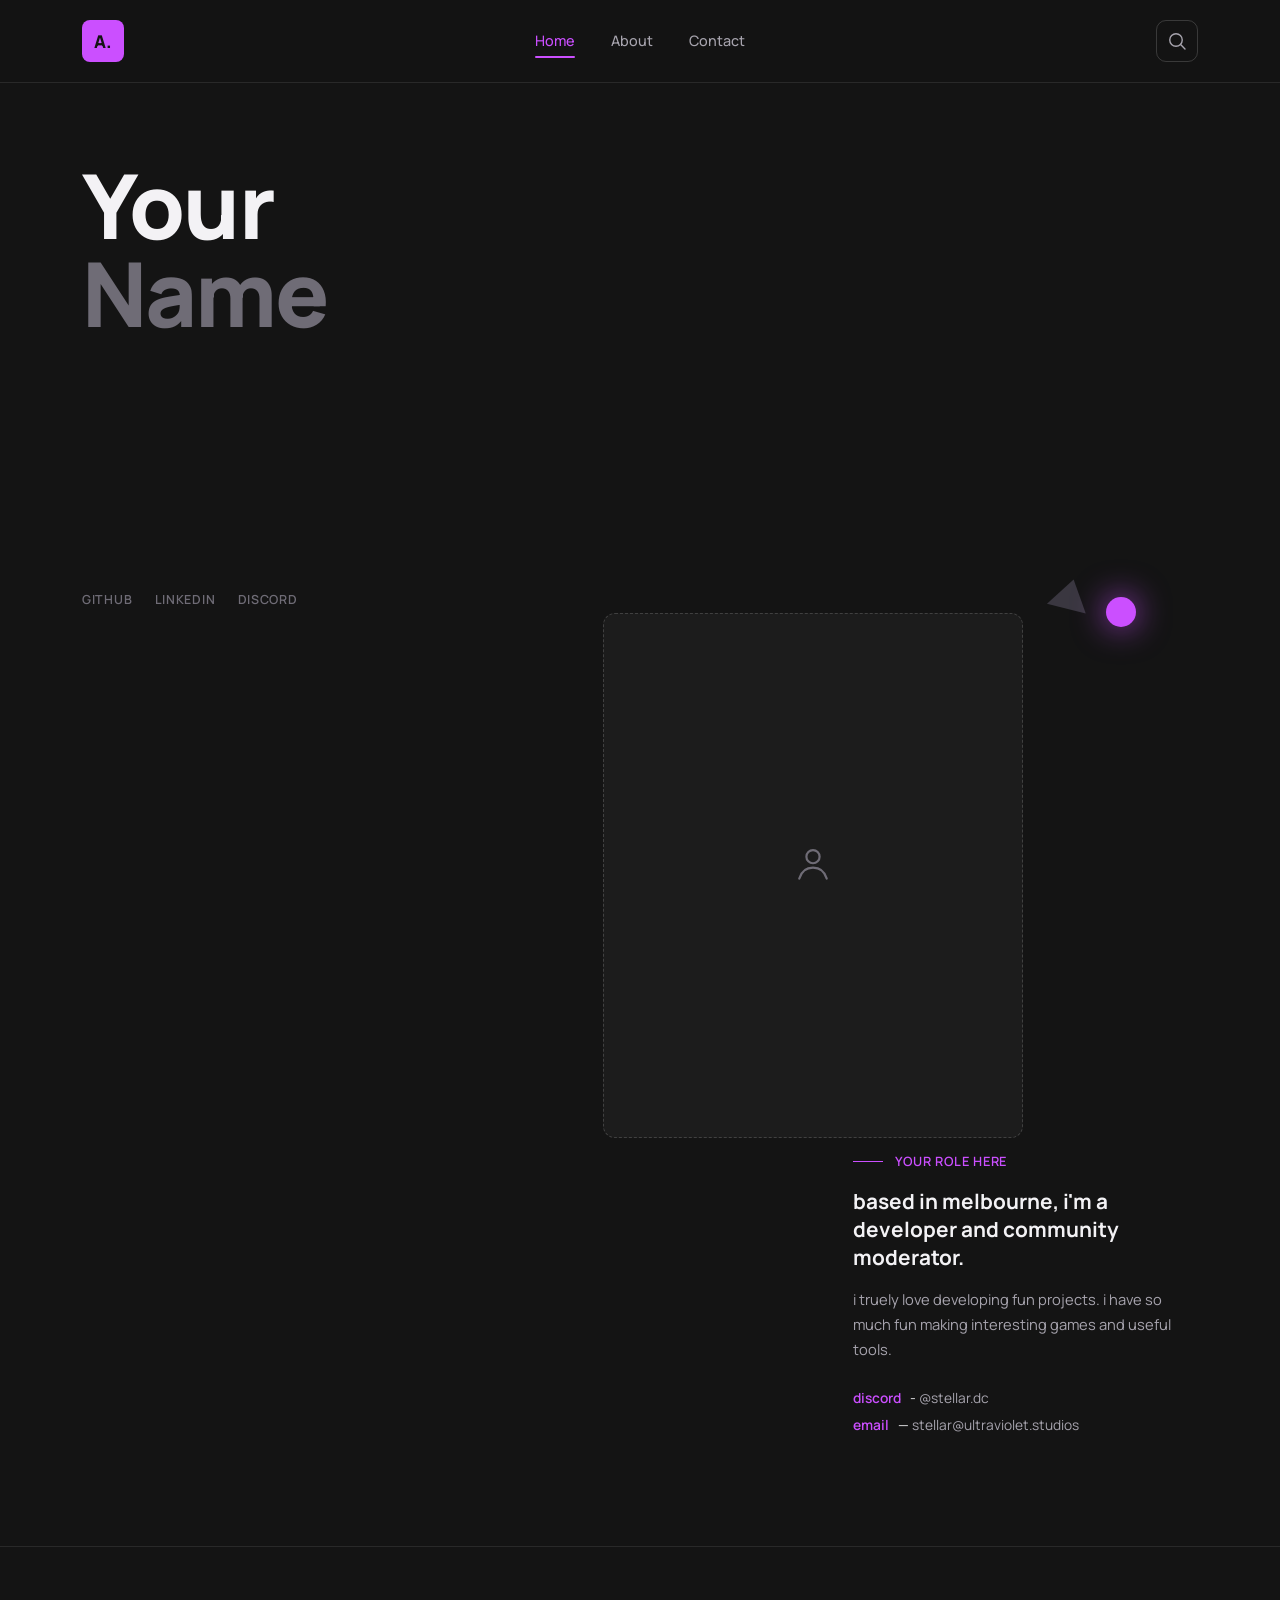
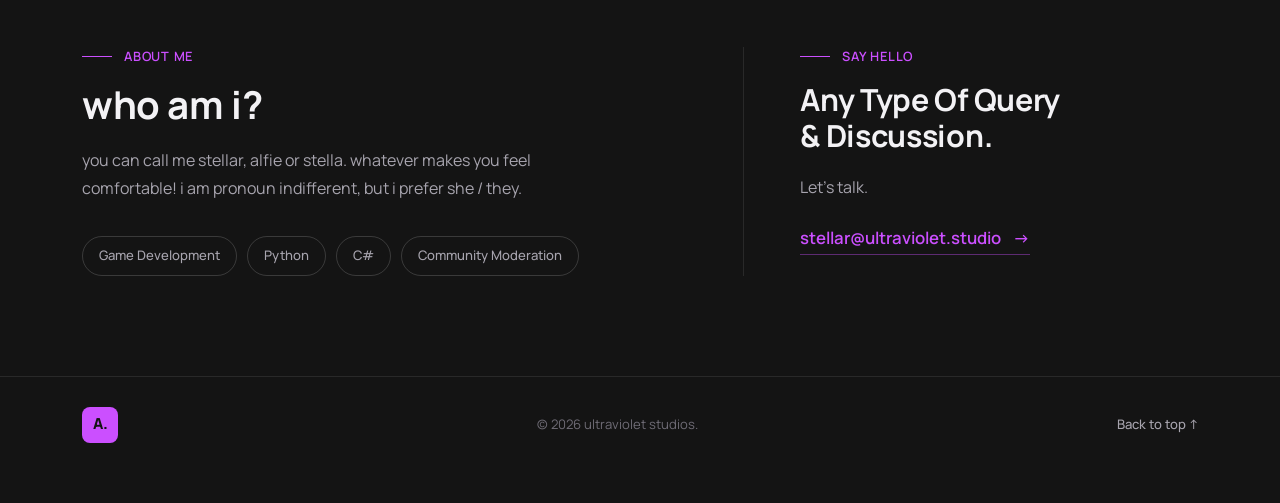
==== index.html @ 0c0b274a "portfolio update" ====
<!DOCTYPE html>
<html lang="en">
<head>
<meta charset="UTF-8">
<meta name="viewport" content="width=device-width, initial-scale=1.0">
<title>stellar</title>
<meta name="description" content="portfolio of stellar — game development, python, c#, and community moderation.">

<link rel="preconnect" href="https://fonts.googleapis.com">
<link rel="preconnect" href="https://fonts.gstatic.com" crossorigin>
<link href="https://fonts.googleapis.com/css2?family=Manrope:wght@400;500;600;700;800&display=swap" rel="stylesheet">

<link rel="stylesheet" href="styles.css">
</head>
<body>

<!-- ============ NAV ============ -->
<header class="site-header">
  <div class="wrap header-inner">
    <a href="#top" class="logo">A<span class="logo-dot">.</span></a>

    <nav class="main-nav" id="mainNav">
      <a href="#top" class="nav-link is-active">Home</a>
      <a href="#about" class="nav-link">About</a>
      <a href="#contact" class="nav-link">Contact</a>
    </nav>

    <div class="header-actions">
      <button class="icon-btn" aria-label="Search">
        <svg width="18" height="18" viewBox="0 0 18 18" fill="none"><circle cx="8" cy="8" r="6.25" stroke="currentColor" stroke-width="1.4"/><line x1="12.6" y1="12.6" x2="17" y2="17" stroke="currentColor" stroke-width="1.4" stroke-linecap="round"/></svg>
      </button>
      <button class="icon-btn icon-btn-accent" id="menuToggle" aria-label="Toggle menu" aria-expanded="false">
        <span class="menu-bars"><span></span><span></span></span>
      </button>
    </div>
  </div>
</header>

<main id="top">

  <!-- ============ HERO ============ -->
  <section class="hero">
    <div class="wrap hero-inner">

      <div class="hero-copy" data-reveal>
        <h1 class="hero-title">
          <span class="hero-title-line">Your</span>
          <span class="hero-title-line">Name</span>
        </h1>

        <div class="social-row">
          <a href="#">github</a>
          <a href="#">linkedin</a>
          <a href="#">discord</a>
        </div>
      </div>

      <div class="hero-visual">
        <div class="hero-shapes" aria-hidden="true">
          <span class="shape shape-tri"></span>
          <span class="shape shape-dot"></span>
        </div>

        <div class="photo-placeholder" data-reveal>
          <svg viewBox="0 0 24 24" fill="none" class="photo-placeholder-icon">
            <circle cx="12" cy="8" r="3.6" stroke="currentColor" stroke-width="1.2"/>
            <path d="M4.5 20c1.2-4 4.2-6 7.5-6s6.3 2 7.5 6" stroke="currentColor" stroke-width="1.2" stroke-linecap="round"/>
          </svg>
          <p></p>
          <span class="photo-placeholder-dim"></span>
        </div>
      </div>

      <div class="hero-info" data-reveal>
        <p class="eyebrow"><span class="eyebrow-rule"></span>Your Role Here</p>
        <h2 class="hero-info-title">
          based in melbourne, i'm a developer and community moderator.
        </h2>
        <p class="hero-info-text">
          i truely love developing fun projects. i have so much fun making interesting games and useful tools.
        </p>
        <div class="hero-contact">
          <p><span>discord</span> - <a href="https://discord.com/users/1452614031910244471/">@stellar.dc</a></p>
          <p><span>email</span> — <a href="mailto:alfiereviewer@gmail.com">stellar@ultraviolet.studios</a></p>
        </div>
      </div>

    </div>
  </section>

  <!-- ============ ABOUT ============ -->
  <section class="section about" id="about">
    <div class="wrap about-grid">

      <div class="about-left" data-reveal>
        <p class="eyebrow"><span class="eyebrow-rule"></span>About Me</p>
        <h2 class="section-title">
          who am i?
        </h2>
        <p class="section-text">
          you can call me stellar, alfie or stella. whatever makes you feel comfortable! i am pronoun indifferent, but i prefer she / they.
        </p>

        <div class="skills-row">
          <span class="skill-tag">Game Development</span>
          <span class="skill-tag">Python</span>
          <span class="skill-tag">C#</span>
          <span class="skill-tag">Community Moderation</span>
        </div>
      </div>

      <div class="about-right" data-reveal>
        <p class="eyebrow"><span class="eyebrow-rule"></span>Say Hello</p>
        <h2 class="section-title small">Any Type Of Query<br>&amp; Discussion.</h2>
        <p class="section-text">Let's talk.</p>
        <a class="big-link" href="mailto:alfiereviewer@gmail.com" id="contact">
          stellar@ultraviolet.studio
          <span class="big-link-arrow" aria-hidden="true">→</span>
        </a>
      </div>

    </div>
  </section>

</main>

<!-- ============ FOOTER ============ -->
<footer class="site-footer">
  <div class="wrap footer-inner">
    <a href="#top" class="logo logo-small">A<span class="logo-dot">.</span></a>
    <p class="footer-note">&copy; <span id="year"></span> ultraviolet studios.</p>
    <a href="#top" class="back-to-top">Back to top ↑</a>
  </div>
</footer>

<script src="script.js"></script>
</body>
</html>
---- styles.css ----
/* ==========================================================================
   Design tokens
   ========================================================================== */
:root{
  --bg:            #141414;
  --bg-panel:      #1c1c1c;
  --line:          rgba(255,255,255,0.09);
  --line-strong:   rgba(255,255,255,0.16);

  --accent:        #cb4fff;
  --accent-dim:    rgba(203,79,255,0.16);
  --accent-soft:   #e7bbff;

  --ink:           #f3f2f5;
  --ink-muted:     #a7a4ae;
  --ink-faint:     #6f6c76;

  --font-display:  "Manrope", "Segoe UI", Helvetica, Arial, sans-serif;
  --font-body:     "Manrope", "Segoe UI", Helvetica, Arial, sans-serif;

  --wrap: 1180px;
  --pad: 32px;
  --radius: 12px;
}

/* ==========================================================================
   Reset
   ========================================================================== */
*, *::before, *::after{ box-sizing: border-box; }
html{ scroll-behavior: smooth; }
@media (prefers-reduced-motion: reduce){
  html{ scroll-behavior: auto; }
  *, *::before, *::after{ animation-duration: 0.001ms !important; animation-iteration-count: 1 !important; transition-duration: 0.001ms !important; }
}

body{
  margin: 0;
  background: var(--bg);
  color: var(--ink);
  font-family: var(--font-body);
  font-size: 16px;
  line-height: 1.5;
  -webkit-font-smoothing: antialiased;
  overflow-x: hidden;
}

img, svg{ display: block; max-width: 100%; }
a{ color: inherit; text-decoration: none; }
ul, ol{ margin: 0; padding: 0; list-style: none; }
h1, h2, p{ margin: 0; }
button{ font: inherit; color: inherit; background: none; border: none; cursor: pointer; }

.wrap{
  max-width: var(--wrap);
  margin: 0 auto;
  padding: 0 var(--pad);
}

/* ==========================================================================
   Reveal-on-scroll
   ========================================================================== */
[data-reveal]{
  opacity: 0;
  transform: translateY(16px);
  transition: opacity 0.6s ease, transform 0.6s ease;
}
[data-reveal].is-visible{ opacity: 1; transform: translateY(0); }
@media (prefers-reduced-motion: reduce){
  [data-reveal]{ opacity: 1; transform: none; }
}

/* ==========================================================================
   Header
   ========================================================================== */
.site-header{
  position: sticky;
  top: 0;
  z-index: 100;
  background: rgba(20,20,20,0.82);
  backdrop-filter: blur(10px);
  border-bottom: 1px solid var(--line);
}
.header-inner{
  display: flex;
  align-items: center;
  justify-content: space-between;
  height: 82px;
}

.logo{
  display: inline-flex;
  align-items: center;
  justify-content: center;
  width: 42px; height: 42px;
  background: var(--accent);
  color: #141414;
  font-family: var(--font-display);
  font-weight: 800;
  font-size: 1.1rem;
  border-radius: 8px;
}
.logo-dot{ color: #141414; }
.logo-small{ width: 36px; height: 36px; font-size: 0.95rem; }

.main-nav{ display: flex; gap: 36px; }
.nav-link{
  font-size: 0.9rem;
  font-weight: 500;
  color: var(--ink-muted);
  position: relative;
  padding: 6px 0;
  transition: color 0.2s ease;
}
.nav-link:hover{ color: var(--ink); }
.nav-link.is-active{ color: var(--accent); }
.nav-link.is-active::after{
  content: "";
  position: absolute;
  left: 0; right: 0; bottom: 0;
  height: 2px;
  background: var(--accent);
  border-radius: 2px;
}

.header-actions{ display: flex; align-items: center; gap: 12px; }
.icon-btn{
  width: 42px; height: 42px;
  display: flex;
  align-items: center;
  justify-content: center;
  border: 1px solid var(--line-strong);
  border-radius: 10px;
  color: var(--ink-muted);
}
.icon-btn-accent{
  background: var(--accent);
  border-color: var(--accent);
  color: #141414;
  display: none;
}
.menu-bars{ display: flex; flex-direction: column; gap: 4px; width: 16px; }
.menu-bars span{ height: 2px; background: currentColor; border-radius: 2px; transition: transform 0.25s ease, opacity 0.25s ease; }
.main-nav.is-open ~ .header-actions .menu-bars span:nth-child(1){ transform: translateY(3px) rotate(45deg); }
.main-nav.is-open ~ .header-actions .menu-bars span:nth-child(2){ transform: translateY(-3px) rotate(-45deg); }

/* ==========================================================================
   Eyebrow / shared furniture
   ========================================================================== */
.eyebrow{
  display: flex;
  align-items: center;
  gap: 12px;
  font-size: 0.8rem;
  font-weight: 600;
  letter-spacing: 0.06em;
  text-transform: uppercase;
  color: var(--accent);
  margin-bottom: 16px;
}
.eyebrow-rule{ width: 30px; height: 1px; background: var(--accent); display: inline-block; }

.section-title{
  font-family: var(--font-display);
  font-weight: 700;
  font-size: clamp(1.8rem, 3.2vw, 2.4rem);
  line-height: 1.2;
  letter-spacing: -0.01em;
}
.section-title.small{ font-size: clamp(1.5rem, 2.4vw, 1.9rem); }

.section-text{
  margin-top: 18px;
  max-width: 46ch;
  color: var(--ink-muted);
  font-size: 1rem;
  line-height: 1.75;
}

.section{ padding: 100px 0; }

/* ==========================================================================
   Hero
   ========================================================================== */
.hero{ padding: 70px 0 110px; position: relative; }

.hero-inner{
  display: grid;
  grid-template-columns: 1.1fr 1fr 1fr;
  align-items: start;
  gap: 0 24px;
  position: relative;
}

.hero-copy{
  grid-column: 1 / 3;
  display: flex;
  flex-direction: column;
  min-height: 460px;
  z-index: 1;
  padding-top: 8px;
}

.hero-title{
  font-family: var(--font-display);
  font-weight: 800;
  font-size: clamp(3rem, 7.4vw, 5.6rem);
  line-height: 0.98;
  letter-spacing: -0.02em;
}
.hero-title-line{ display: block; }
.hero-title-line:last-child{ color: var(--ink-faint); }

.social-row{
  margin-top: auto;
  display: flex;
  gap: 22px;
  padding-top: 40px;
}
.social-row a{
  font-size: 0.78rem;
  font-weight: 600;
  letter-spacing: 0.06em;
  text-transform: uppercase;
  color: var(--ink-faint);
  border-bottom: 1px solid transparent;
  padding-bottom: 2px;
  transition: color 0.2s ease, border-color 0.2s ease;
}
.social-row a:hover{ color: var(--accent); border-color: var(--accent); }

/* -- photo placeholder, overlapping the headline like the reference -- */
.hero-visual{
  grid-column: 2 / 4;
  position: relative;
  margin-left: -8%;
  z-index: 2;
}

.hero-shapes{ position: absolute; top: -34px; right: 8%; z-index: 3; }
.shape{ position: absolute; }
.shape-tri{
  top: 0; right: 46px;
  width: 0; height: 0;
  border-left: 20px solid transparent;
  border-right: 20px solid transparent;
  border-bottom: 30px solid #3a3740;
  transform: rotate(14deg);
}
.shape-dot{
  top: 18px; right: 0;
  width: 30px; height: 30px;
  border-radius: 50%;
  background: var(--accent);
  box-shadow: 0 0 30px 4px rgba(203,79,255,0.5);
}

.photo-placeholder{
  position: relative;
  width: min(100%, 420px);
  aspect-ratio: 4 / 5;
  margin: 0 auto;
  border: 1.5px dashed var(--line-strong);
  border-radius: var(--radius);
  background: var(--bg-panel);
  display: flex;
  flex-direction: column;
  align-items: center;
  justify-content: center;
  gap: 10px;
  text-align: center;
  padding: 24px;
}
.photo-placeholder-icon{ width: 44px; height: 44px; color: var(--ink-faint); margin-bottom: 4px; }
.photo-placeholder p{ font-weight: 600; color: var(--ink-muted); font-size: 0.95rem; }
.photo-placeholder-dim{ font-size: 0.76rem; color: var(--ink-faint); }

.hero-info{
  grid-column: 3 / 4;
  padding-top: 14px;
}
.hero-info-title{
  font-family: var(--font-display);
  font-weight: 700;
  font-size: 1.3rem;
  line-height: 1.35;
}
.hero-info-text{
  margin-top: 16px;
  color: var(--ink-muted);
  font-size: 0.92rem;
  line-height: 1.7;
}
.hero-contact{
  margin-top: 26px;
  display: flex;
  flex-direction: column;
  gap: 6px;
  font-size: 0.86rem;
}
.hero-contact span{ color: var(--accent); margin-right: 6px; font-weight: 600; }
.hero-contact a{ color: var(--ink-muted); transition: color 0.2s ease; }
.hero-contact a:hover{ color: var(--ink); }

/* ==========================================================================
   About
   ========================================================================== */
.about{
  border-top: 1px solid var(--line);
}
.about-grid{
  display: grid;
  grid-template-columns: 1.3fr 1fr;
  gap: 70px;
}
.about-right{
  border-left: 1px solid var(--line);
  padding-left: 56px;
}

.skills-row{
  margin-top: 34px;
  display: flex;
  flex-wrap: wrap;
  gap: 10px;
}
.skill-tag{
  padding: 9px 16px;
  border: 1px solid var(--line-strong);
  border-radius: 999px;
  font-size: 0.82rem;
  font-weight: 500;
  color: var(--ink-muted);
  transition: border-color 0.2s ease, color 0.2s ease;
}
.skill-tag:hover{ border-color: var(--accent); color: var(--ink); }

.big-link{
  display: inline-flex;
  align-items: center;
  gap: 12px;
  margin-top: 24px;
  font-size: 1.05rem;
  font-weight: 600;
  color: var(--accent);
  border-bottom: 1px solid rgba(203,79,255,0.4);
  padding-bottom: 4px;
  transition: gap 0.25s ease, color 0.25s ease;
}
.big-link:hover{ gap: 18px; color: var(--accent-soft); }

/* ==========================================================================
   Footer
   ========================================================================== */
.site-footer{
  border-top: 1px solid var(--line);
  padding: 30px 0 60px;
}
.footer-inner{
  display: flex;
  align-items: center;
  justify-content: space-between;
  flex-wrap: wrap;
  gap: 16px;
}
.footer-note{ font-size: 0.82rem; color: var(--ink-faint); }
.back-to-top{
  font-size: 0.82rem;
  font-weight: 500;
  color: var(--ink-muted);
  transition: color 0.2s ease;
}
.back-to-top:hover{ color: var(--accent); }

/* ==========================================================================
   Responsive
   ========================================================================== */
@media (max-width: 980px){
  .hero-inner{ grid-template-columns: 1fr; gap: 40px; }
  .hero-copy{ grid-column: 1; min-height: 0; }
  .social-row{ padding-top: 26px; }
  .hero-visual{ grid-column: 1; margin-left: 0; }
  .hero-info{ grid-column: 1; }
  .about-grid{ grid-template-columns: 1fr; gap: 50px; }
  .about-right{ border-left: none; padding-left: 0; border-top: 1px solid var(--line); padding-top: 40px; }
}

@media (max-width: 640px){
  :root{ --pad: 20px; }
  .main-nav{
    position: fixed;
    top: 82px; left: 0; right: 0;
    background: var(--bg);
    border-bottom: 1px solid var(--line);
    flex-direction: column;
    gap: 0;
    max-height: 0;
    overflow: hidden;
    transition: max-height 0.3s ease;
  }
  .main-nav.is-open{ max-height: 300px; }
  .main-nav a{ padding: 16px var(--pad); border-bottom: 1px solid var(--line); }
  .icon-btn-accent{ display: flex; }
  .section{ padding: 70px 0; }
}
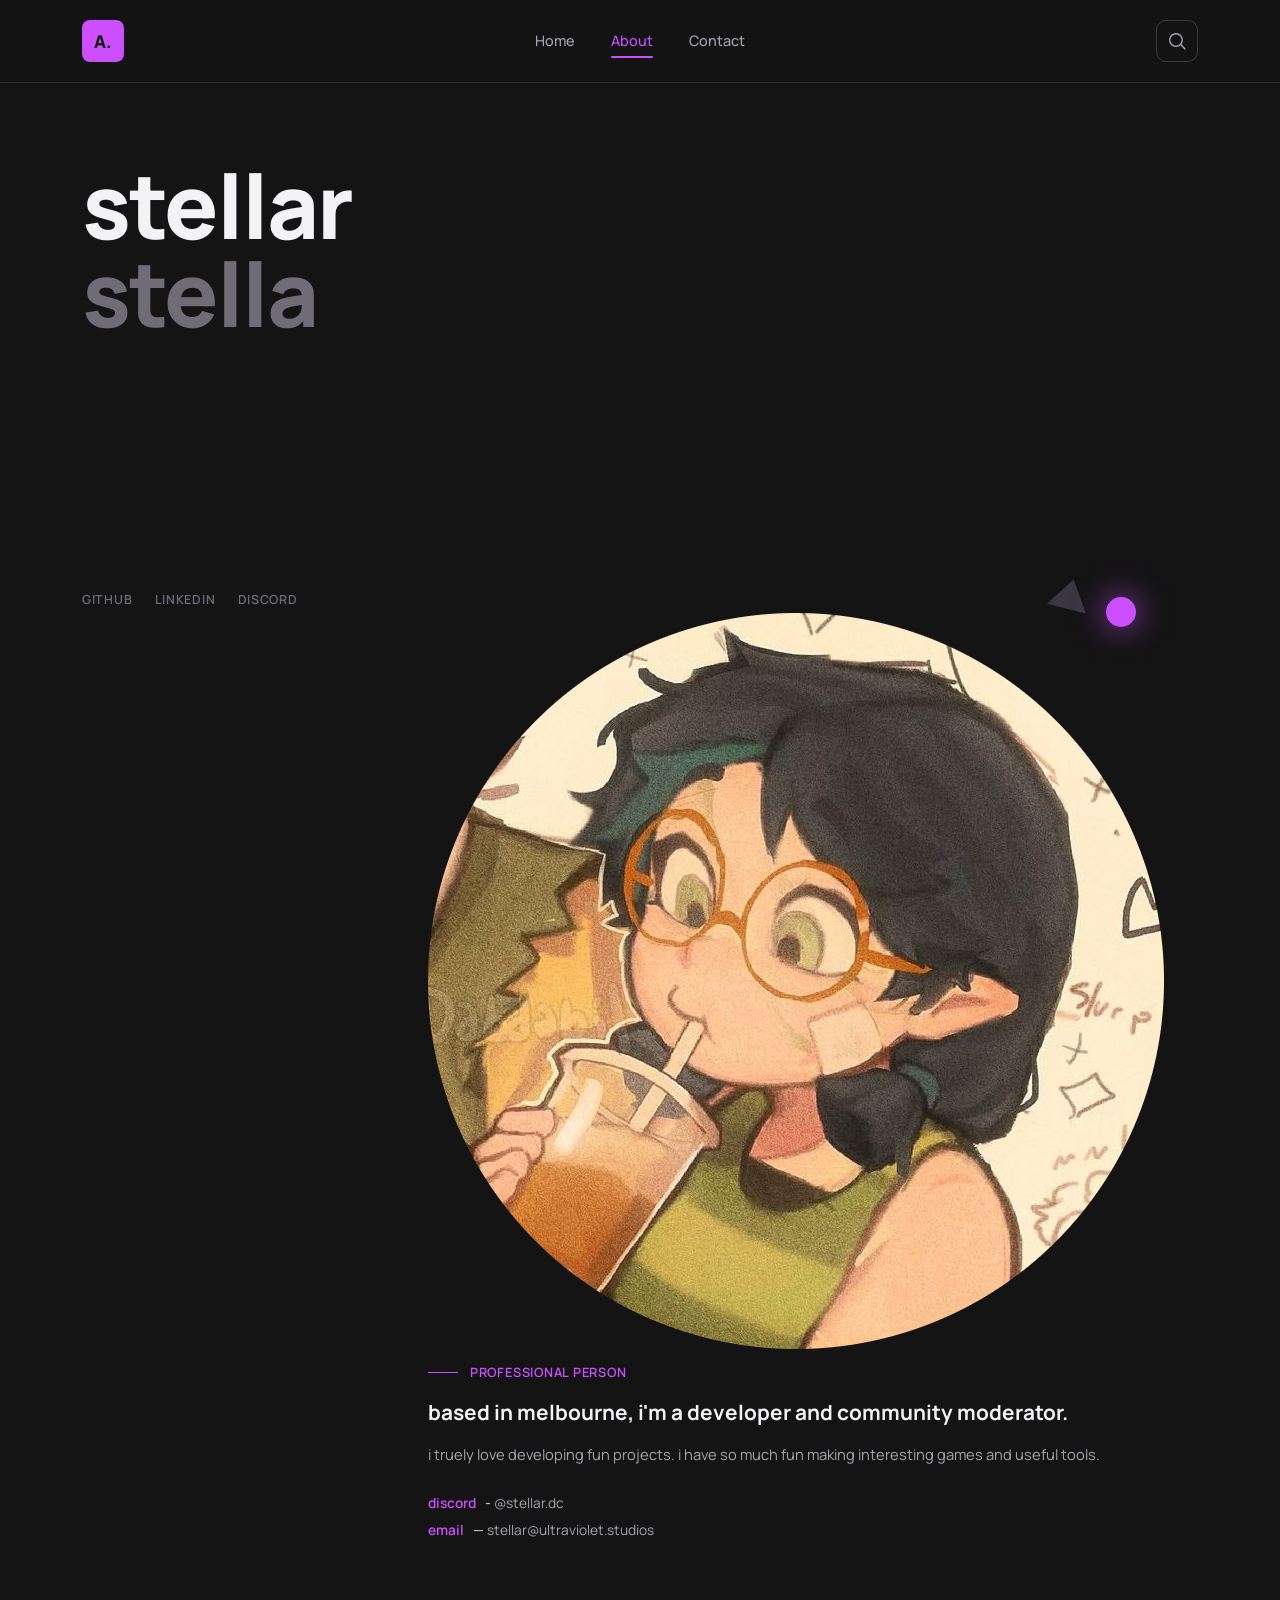
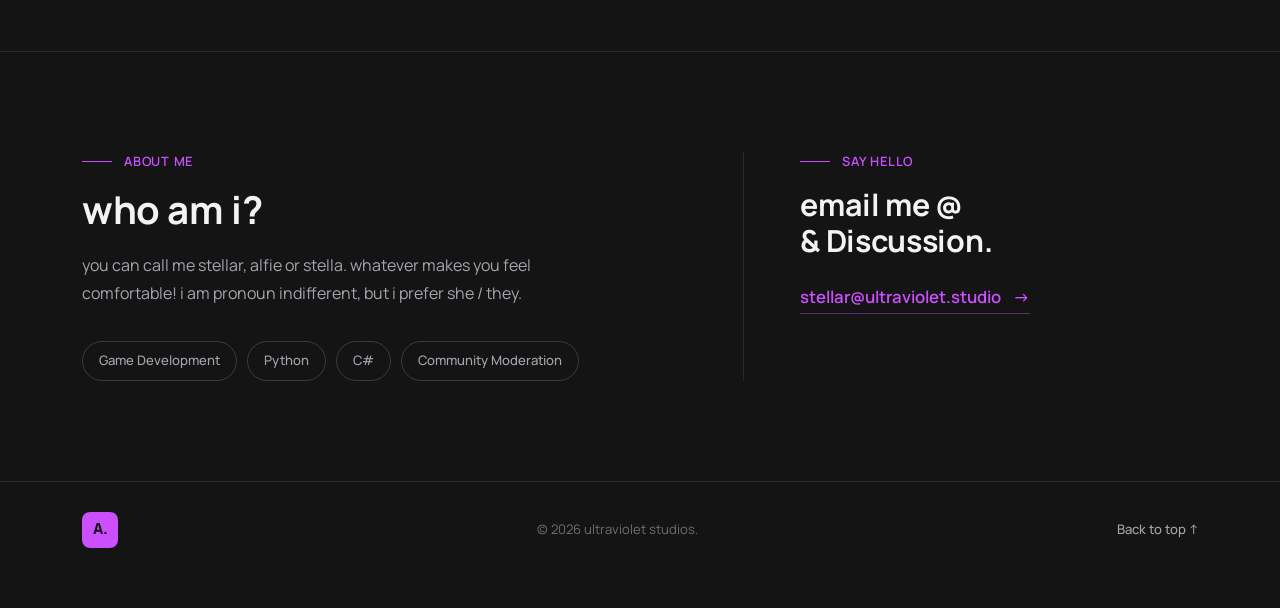
==== commit b1d10b7b: "did stuff" ====
--- a/index.html
+++ b/index.html
@@ -44,8 +44,8 @@
 
       <div class="hero-copy" data-reveal>
         <h1 class="hero-title">
-          <span class="hero-title-line">Your</span>
-          <span class="hero-title-line">Name</span>
+          <span class="hero-title-line">stellar</span>
+          <span class="hero-title-line">stella</span>
         </h1>
 
         <div class="social-row">
@@ -61,18 +61,12 @@
           <span class="shape shape-dot"></span>
         </div>
 
-        <div class="photo-placeholder" data-reveal>
-          <svg viewBox="0 0 24 24" fill="none" class="photo-placeholder-icon">
-            <circle cx="12" cy="8" r="3.6" stroke="currentColor" stroke-width="1.2"/>
-            <path d="M4.5 20c1.2-4 4.2-6 7.5-6s6.3 2 7.5 6" stroke="currentColor" stroke-width="1.2" stroke-linecap="round"/>
-          </svg>
-          <p></p>
-          <span class="photo-placeholder-dim"></span>
-        </div>
-      </div>
-
+        <div class="photo-frame" data-reveal>
+  <img src="assets/willowcircle.png" alt="willow park :3">
+</div>
+        
       <div class="hero-info" data-reveal>
-        <p class="eyebrow"><span class="eyebrow-rule"></span>Your Role Here</p>
+        <p class="eyebrow"><span class="eyebrow-rule"></span>professional person</p>
         <h2 class="hero-info-title">
           based in melbourne, i'm a developer and community moderator.
         </h2>
@@ -111,8 +105,7 @@
 
       <div class="about-right" data-reveal>
         <p class="eyebrow"><span class="eyebrow-rule"></span>Say Hello</p>
-        <h2 class="section-title small">Any Type Of Query<br>&amp; Discussion.</h2>
-        <p class="section-text">Let's talk.</p>
+        <h2 class="section-title small">email me @<br>&amp; Discussion.</h2>
         <a class="big-link" href="mailto:alfiereviewer@gmail.com" id="contact">
           stellar@ultraviolet.studio
           <span class="big-link-arrow" aria-hidden="true">→</span>
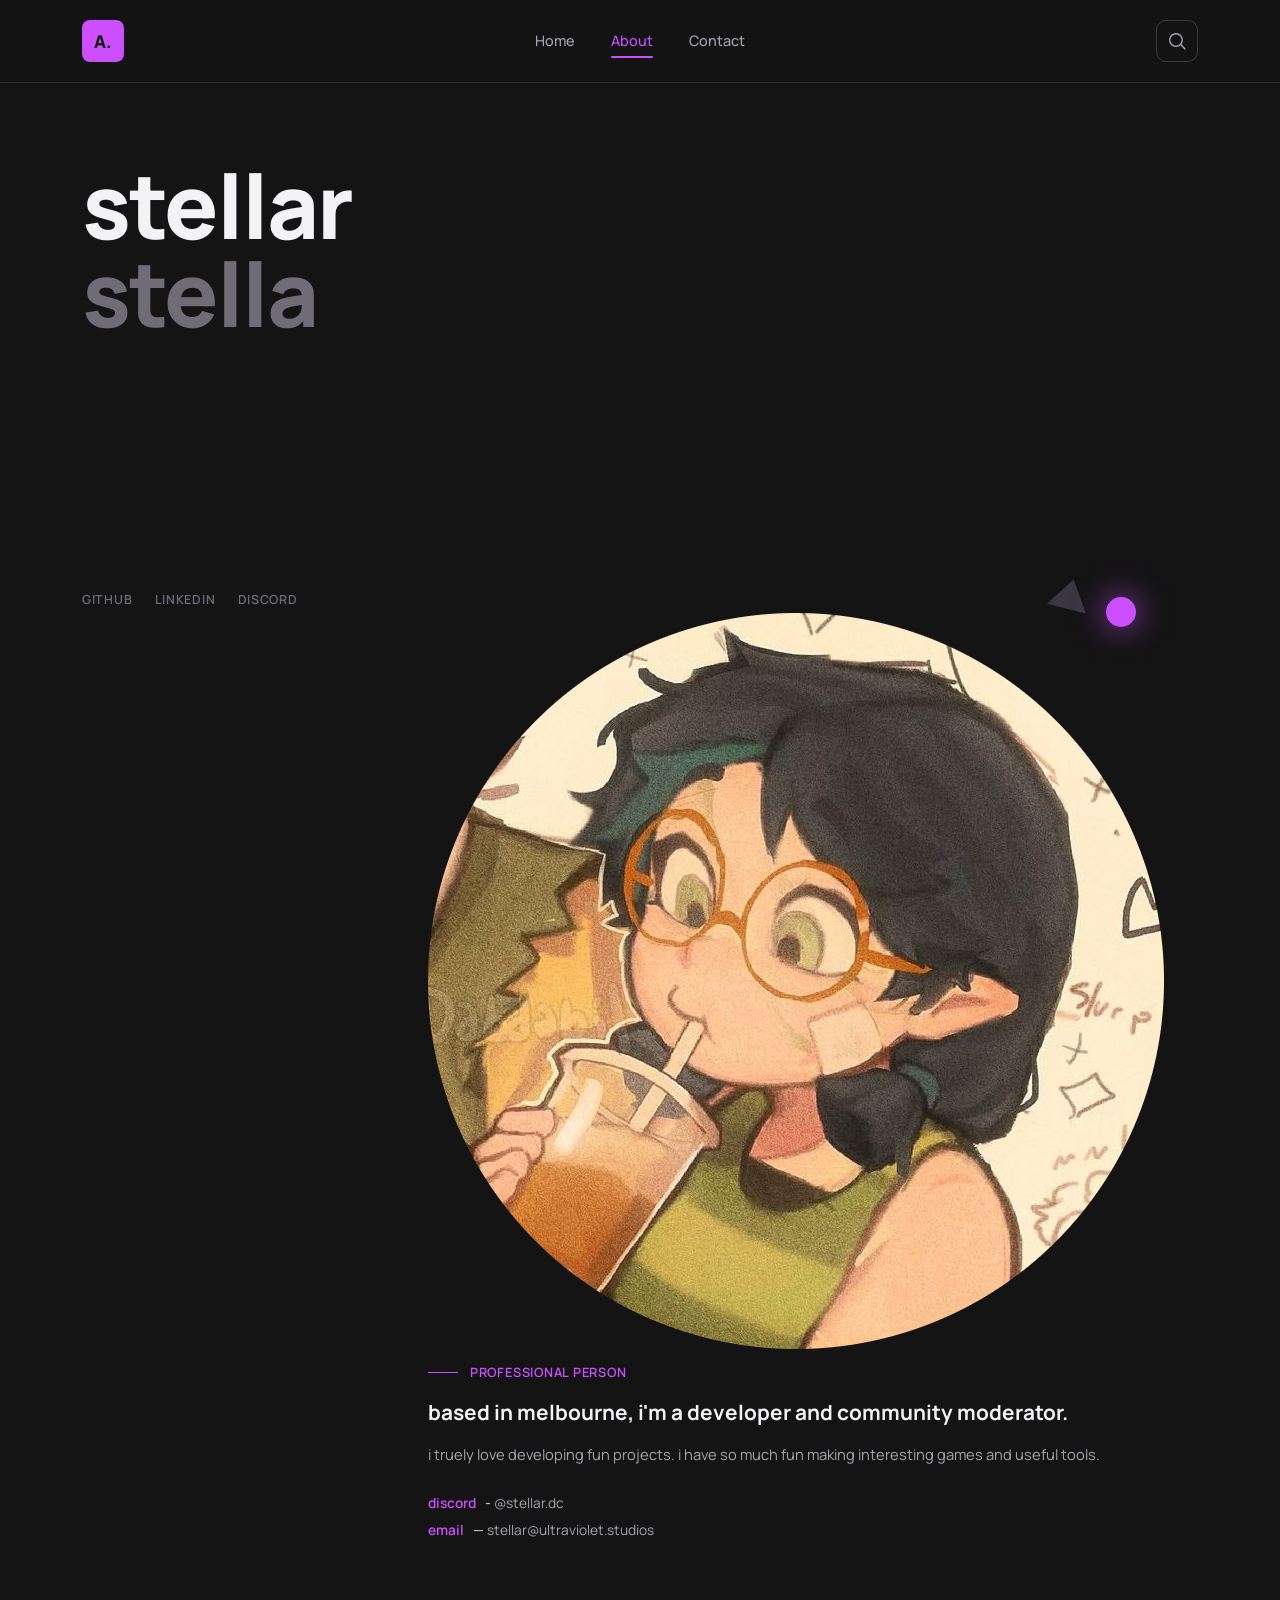
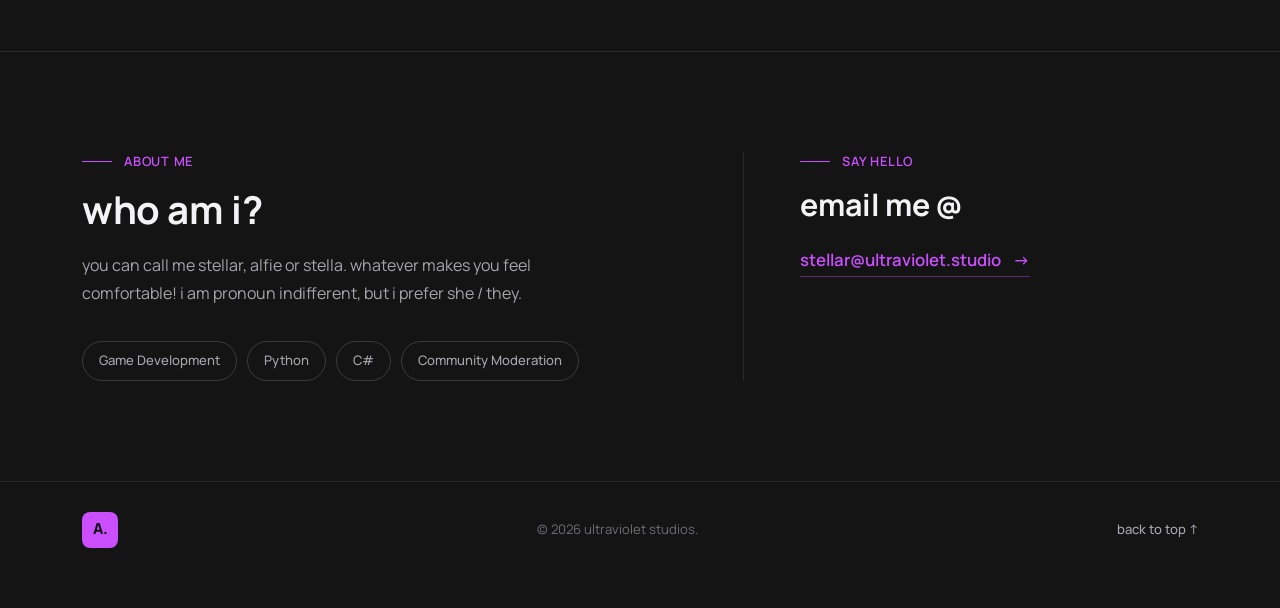
==== commit 3e151266: "fixed smth" ====
--- a/index.html
+++ b/index.html
@@ -105,7 +105,7 @@
 
       <div class="about-right" data-reveal>
         <p class="eyebrow"><span class="eyebrow-rule"></span>Say Hello</p>
-        <h2 class="section-title small">email me @<br>&amp; Discussion.</h2>
+        <h2 class="section-title small">email me @<br> </h2>
         <a class="big-link" href="mailto:alfiereviewer@gmail.com" id="contact">
           stellar@ultraviolet.studio
           <span class="big-link-arrow" aria-hidden="true">→</span>
@@ -122,7 +122,7 @@
   <div class="wrap footer-inner">
     <a href="#top" class="logo logo-small">A<span class="logo-dot">.</span></a>
     <p class="footer-note">&copy; <span id="year"></span> ultraviolet studios.</p>
-    <a href="#top" class="back-to-top">Back to top ↑</a>
+    <a href="#top" class="back-to-top">back to top ↑</a>
   </div>
 </footer>
 
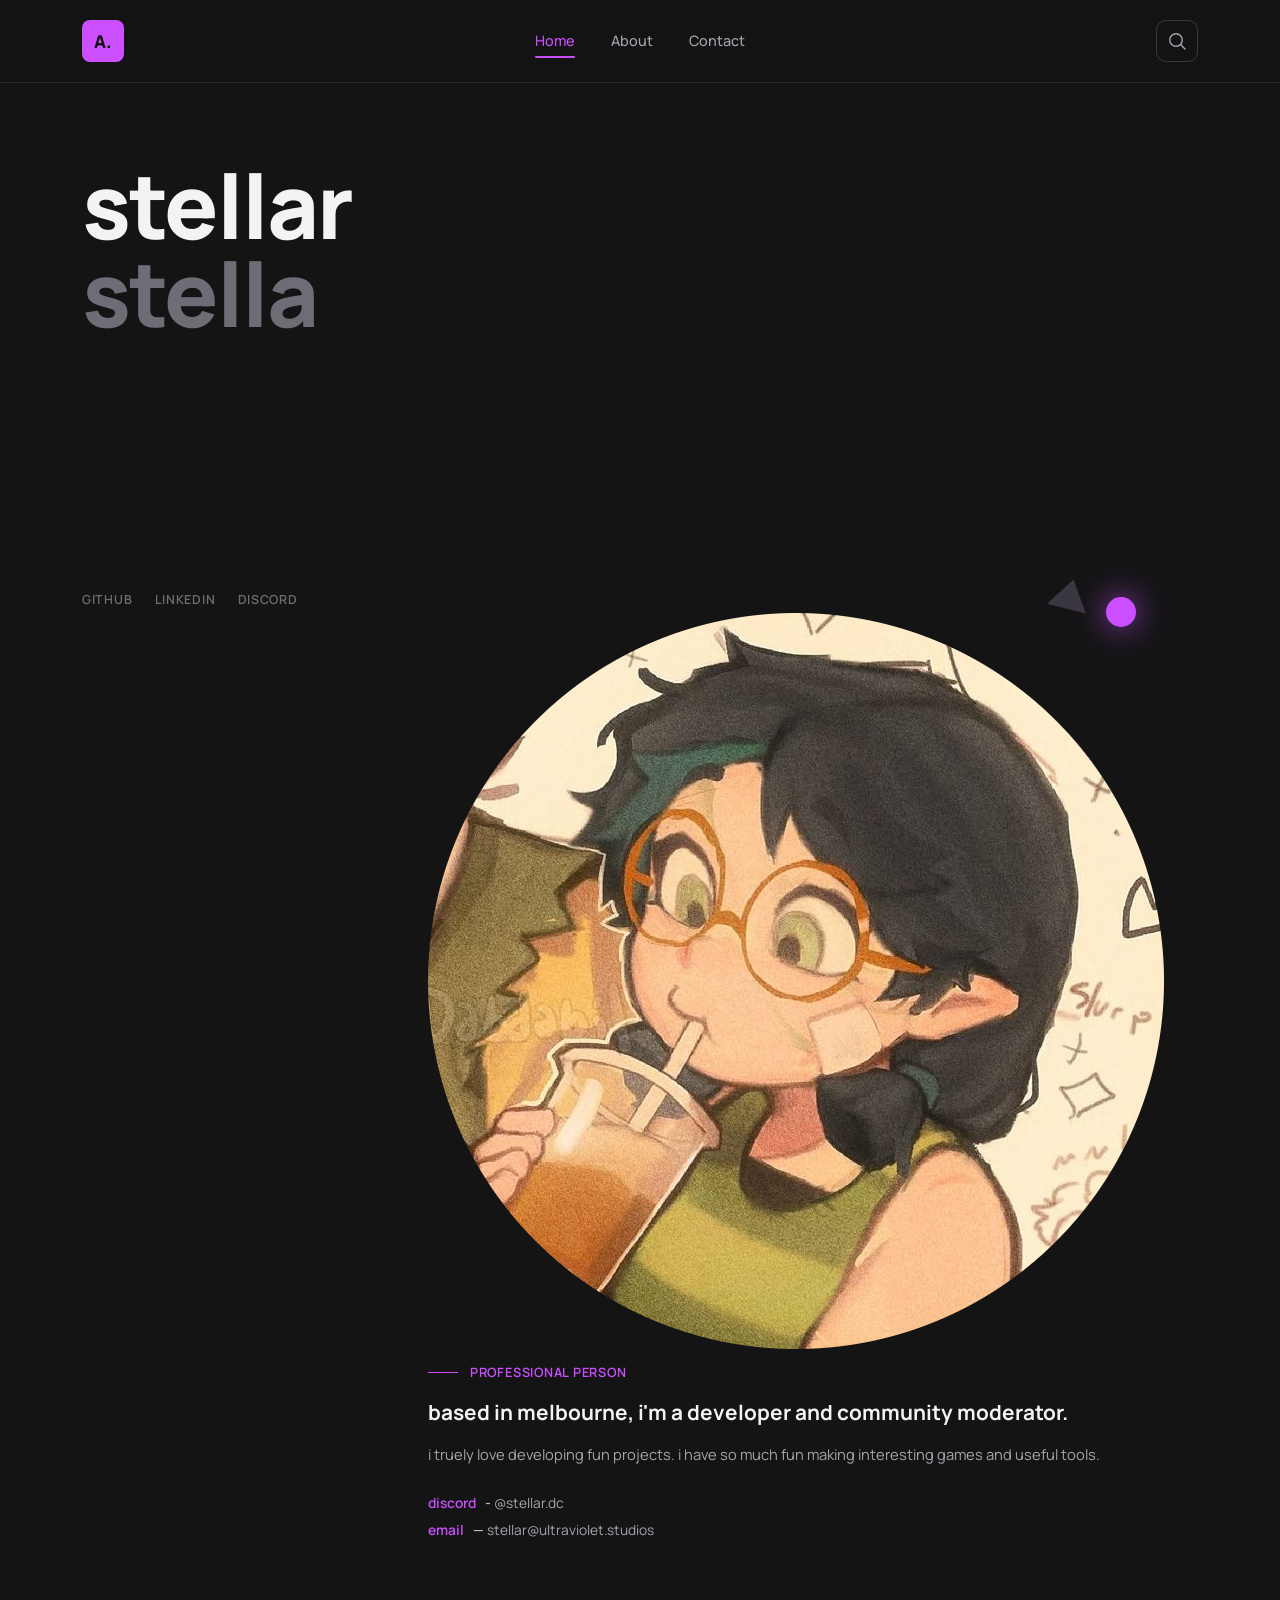
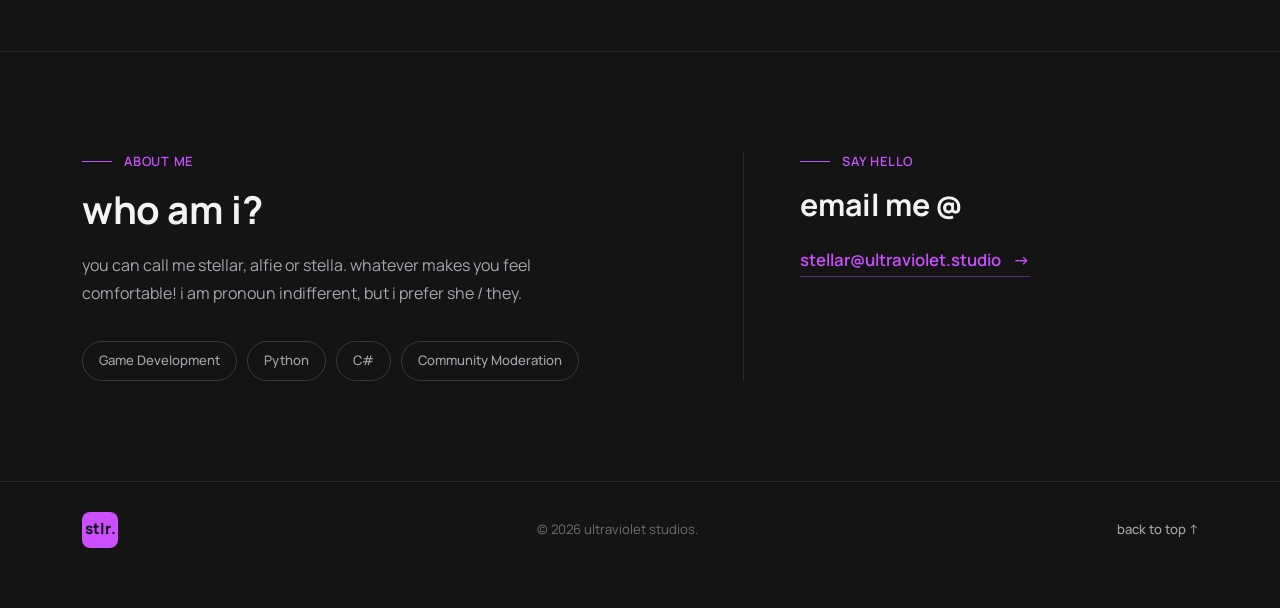
==== commit fc16381d: "footer upd" ====
--- a/index.html
+++ b/index.html
@@ -120,7 +120,7 @@
 <!-- ============ FOOTER ============ -->
 <footer class="site-footer">
   <div class="wrap footer-inner">
-    <a href="#top" class="logo logo-small">A<span class="logo-dot">.</span></a>
+    <a href="#top" class="logo logo-small">stlr<span class="logo-dot">.</span></a>
     <p class="footer-note">&copy; <span id="year"></span> ultraviolet studios.</p>
     <a href="#top" class="back-to-top">back to top ↑</a>
   </div>
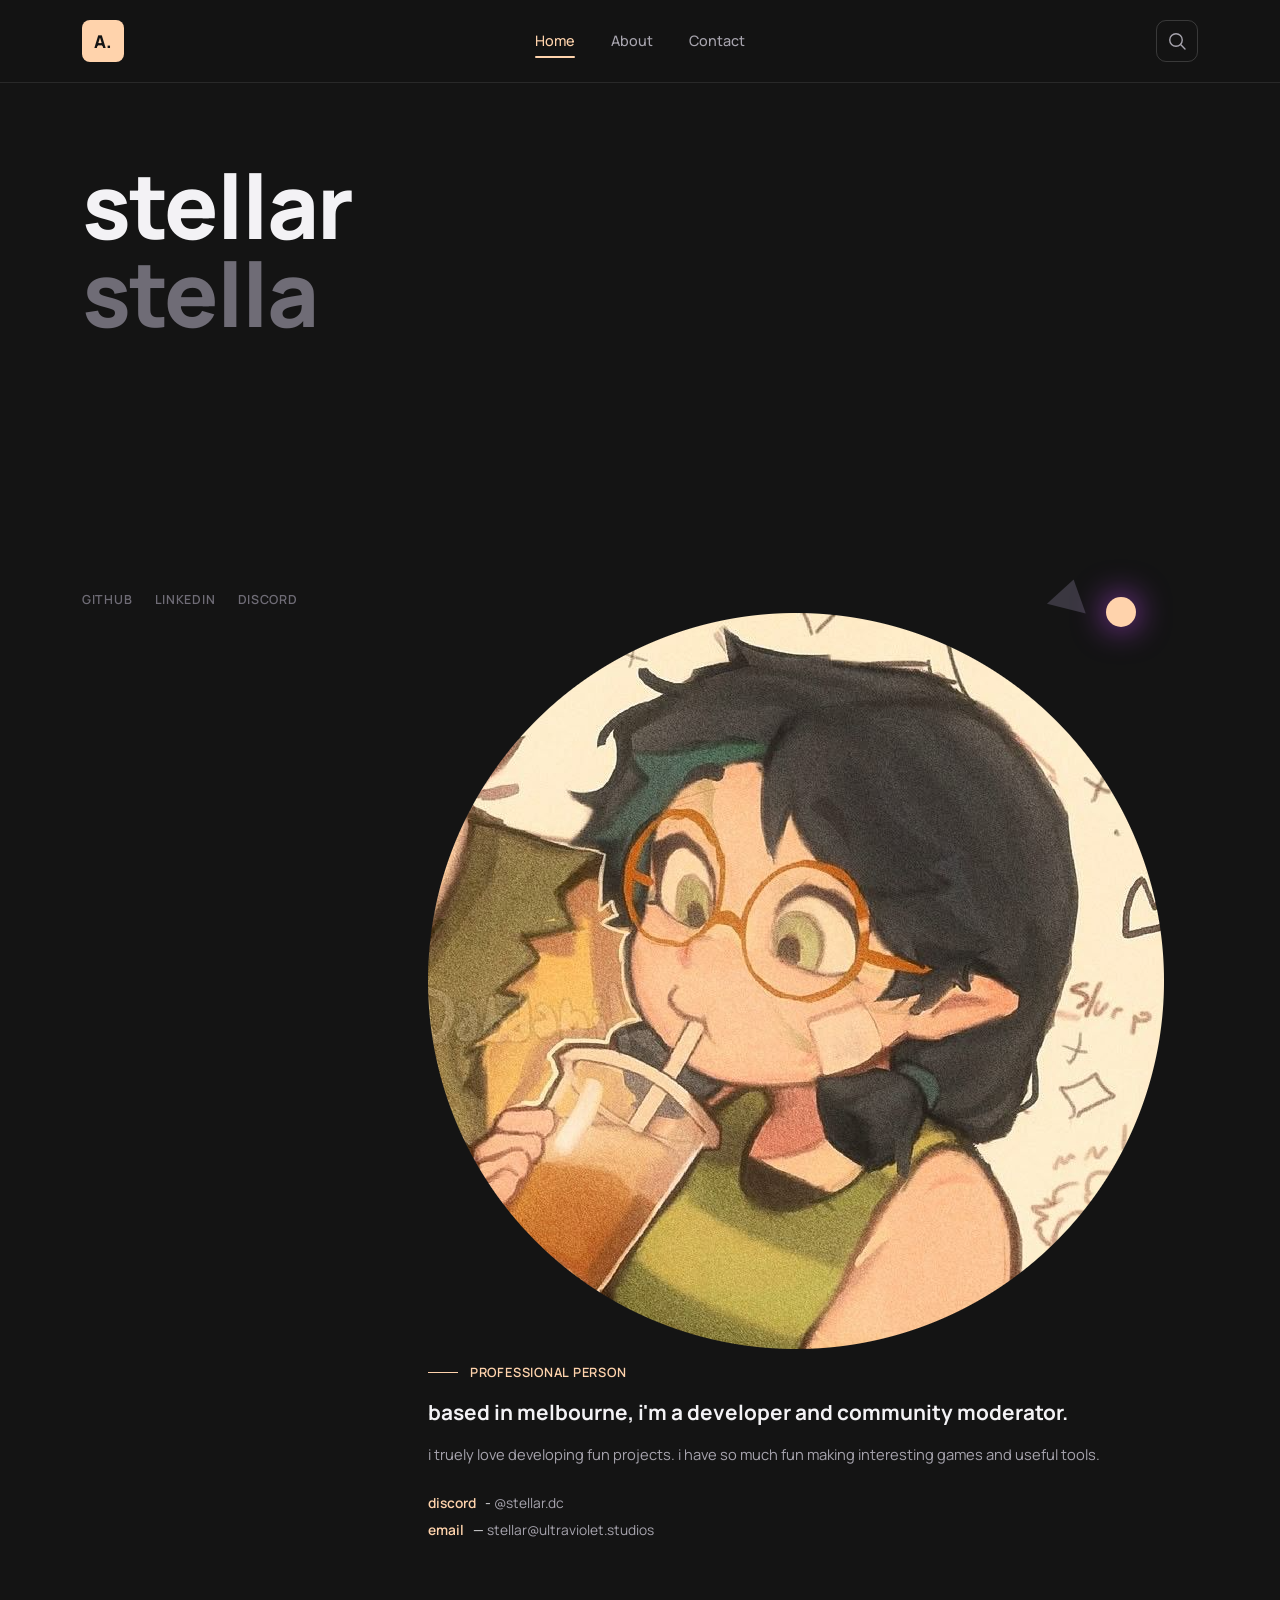
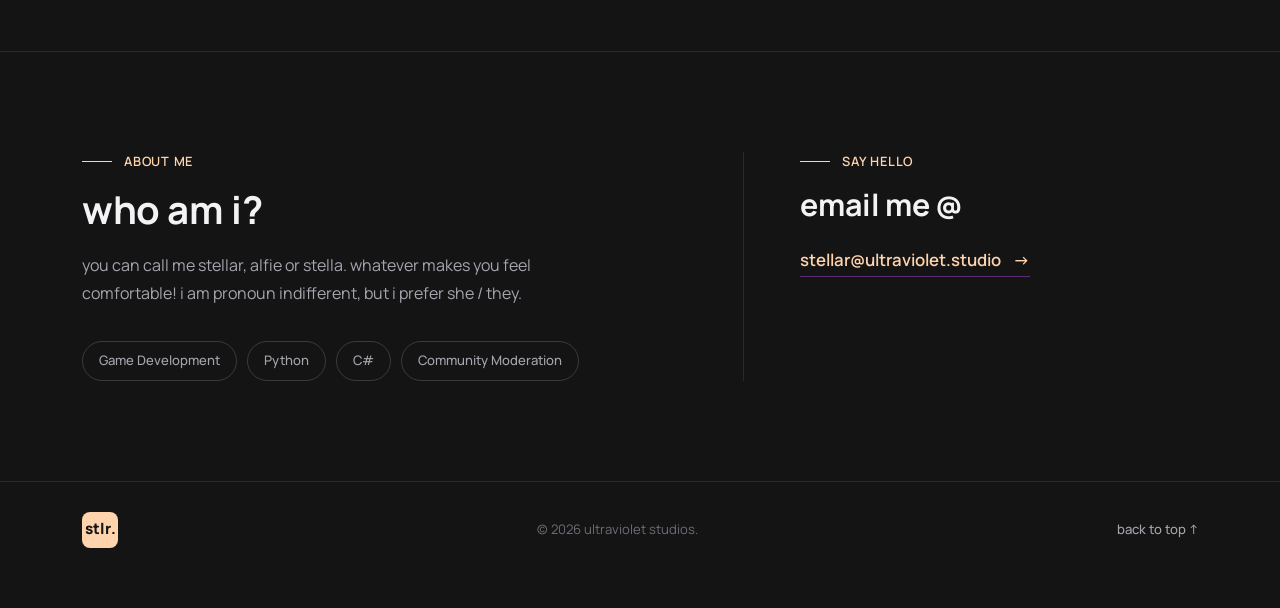
==== commit ecd15104: "upd socials" ====
--- a/index.html
+++ b/index.html
@@ -49,9 +49,9 @@
         </h1>
 
         <div class="social-row">
-          <a href="#">github</a>
-          <a href="#">linkedin</a>
-          <a href="#">discord</a>
+          <a href="https://github.com/steiiaa">github</a>
+          <a href="https://linkedin.com/in/alfiewmelb">linkedin</a>
+          <a href="https://discord.com/users/1452614031910244471/">discord</a>
         </div>
       </div>
 
--- a/styles.css
+++ b/styles.css
@@ -7,7 +7,7 @@
   --line:          rgba(255,255,255,0.09);
   --line-strong:   rgba(255,255,255,0.16);
 
-  --accent:        #cb4fff;
+  --accent:        #ffd3ac;
   --accent-dim:    rgba(203,79,255,0.16);
   --accent-soft:   #e7bbff;
 
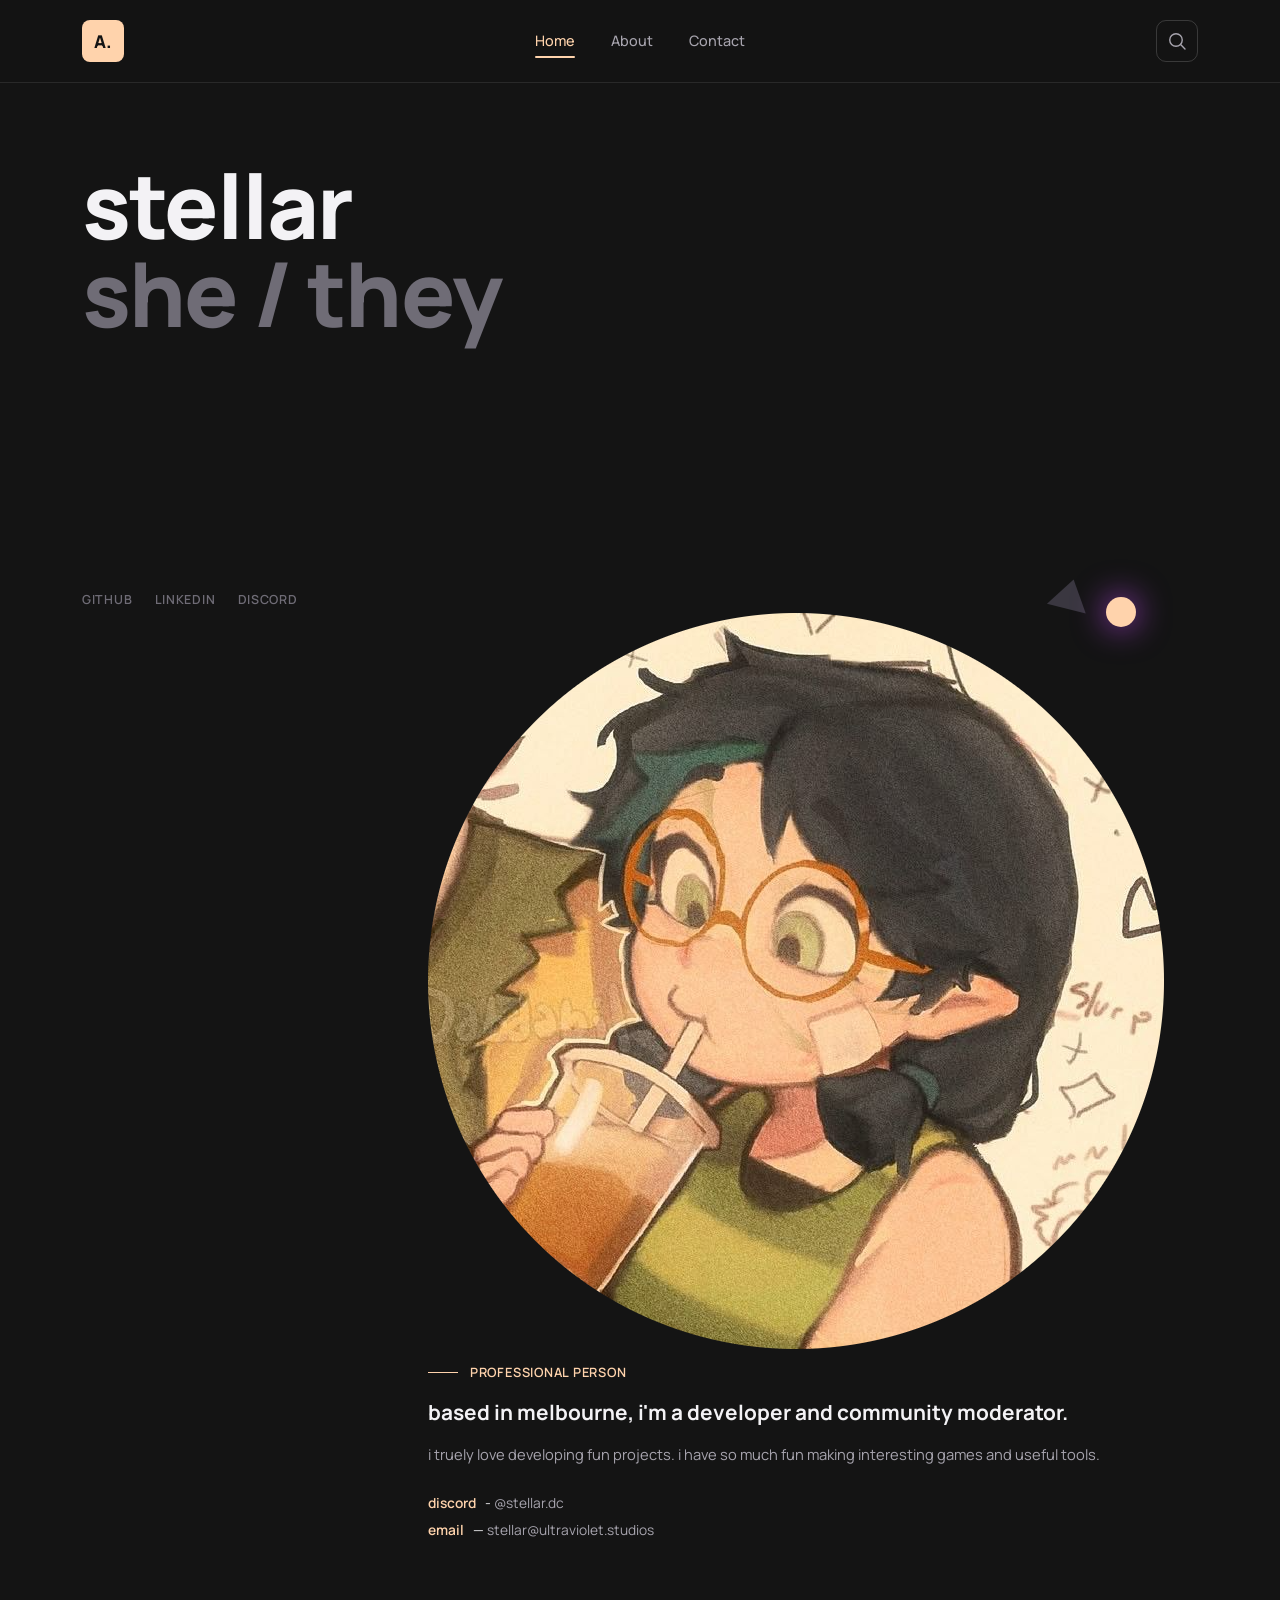
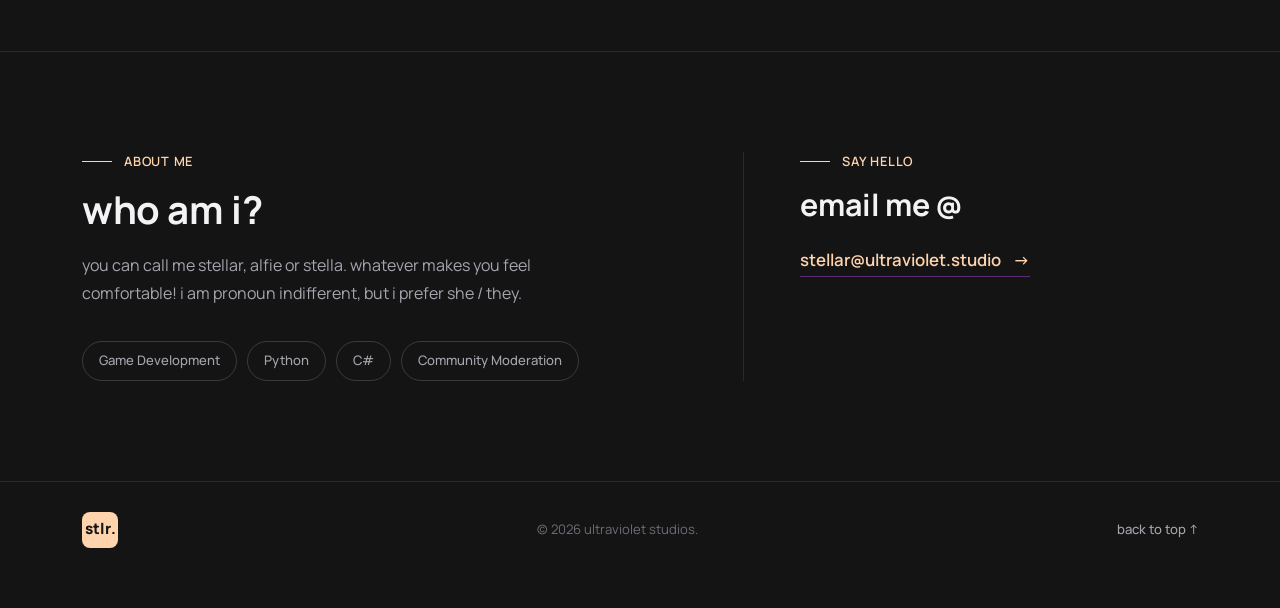
==== commit 0bdab418: "pronouns" ====
--- a/index.html
+++ b/index.html
@@ -45,7 +45,7 @@
       <div class="hero-copy" data-reveal>
         <h1 class="hero-title">
           <span class="hero-title-line">stellar</span>
-          <span class="hero-title-line">stella</span>
+          <span class="hero-title-line">she / they</span>
         </h1>
 
         <div class="social-row">
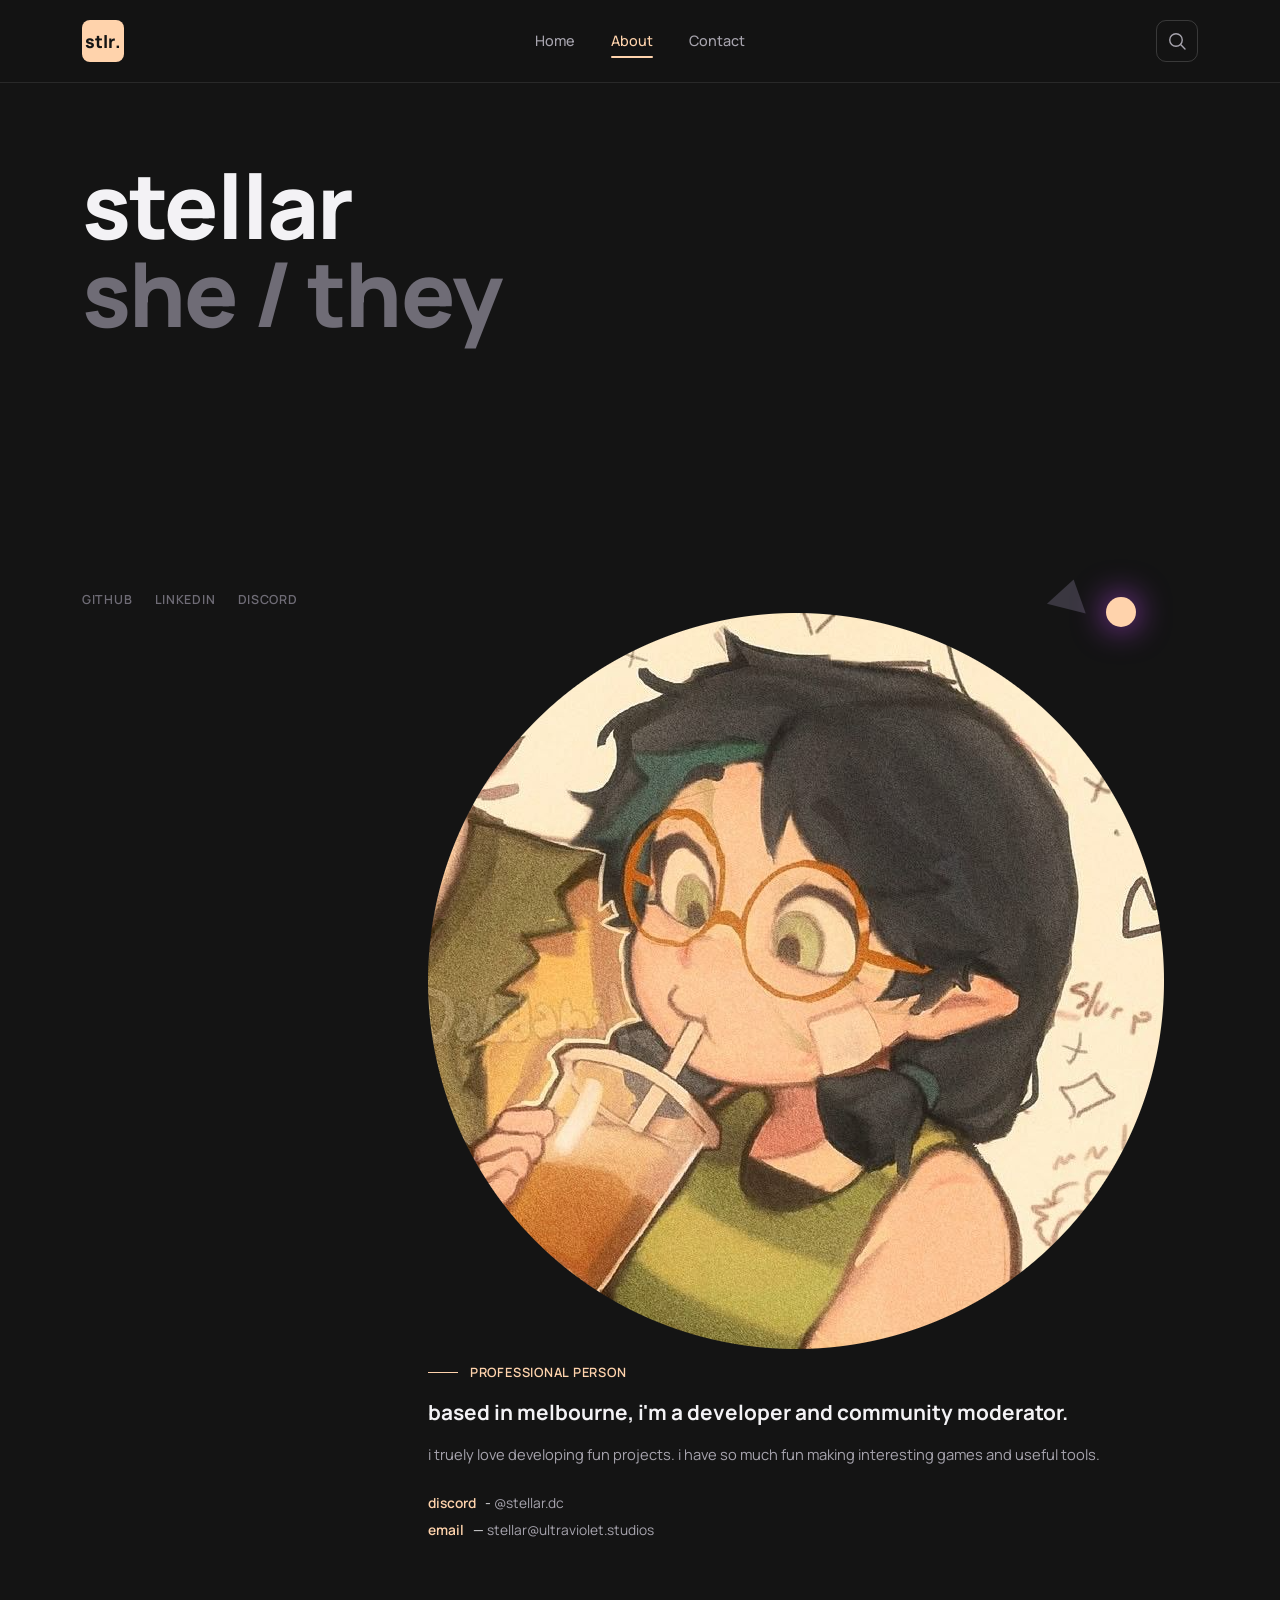
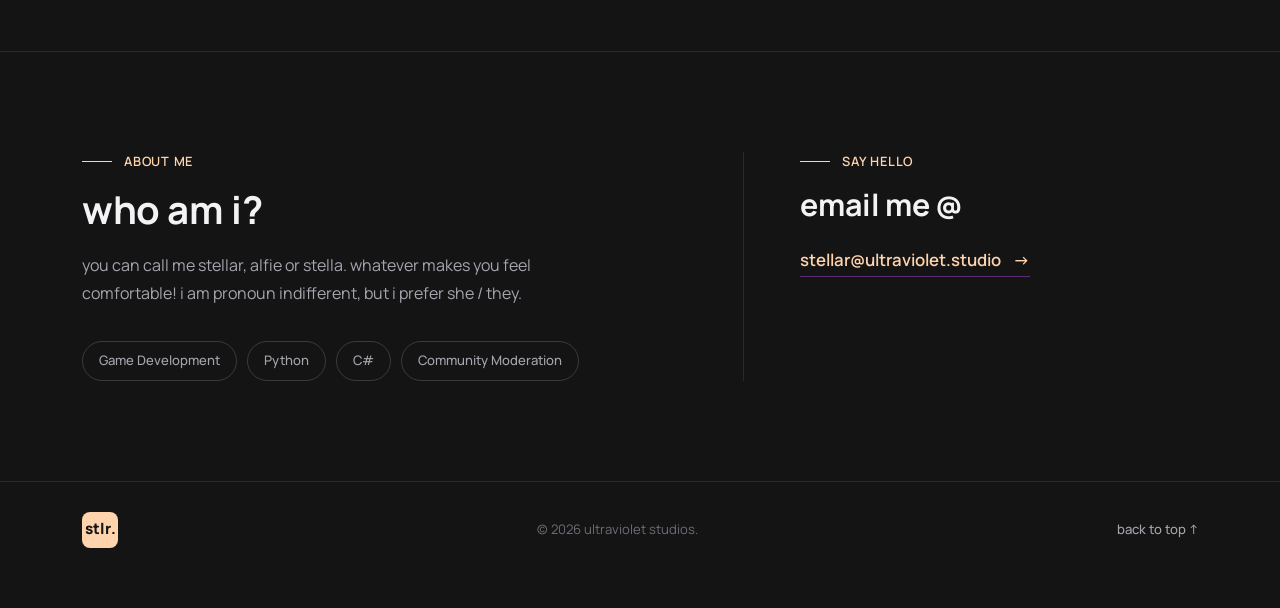
==== commit f08c5d77: "changed logo" ====
--- a/index.html
+++ b/index.html
@@ -17,7 +17,7 @@
 <!-- ============ NAV ============ -->
 <header class="site-header">
   <div class="wrap header-inner">
-    <a href="#top" class="logo">A<span class="logo-dot">.</span></a>
+    <a href="#top" class="logo">stlr<span class="logo-dot">.</span></a>
 
     <nav class="main-nav" id="mainNav">
       <a href="#top" class="nav-link is-active">Home</a>
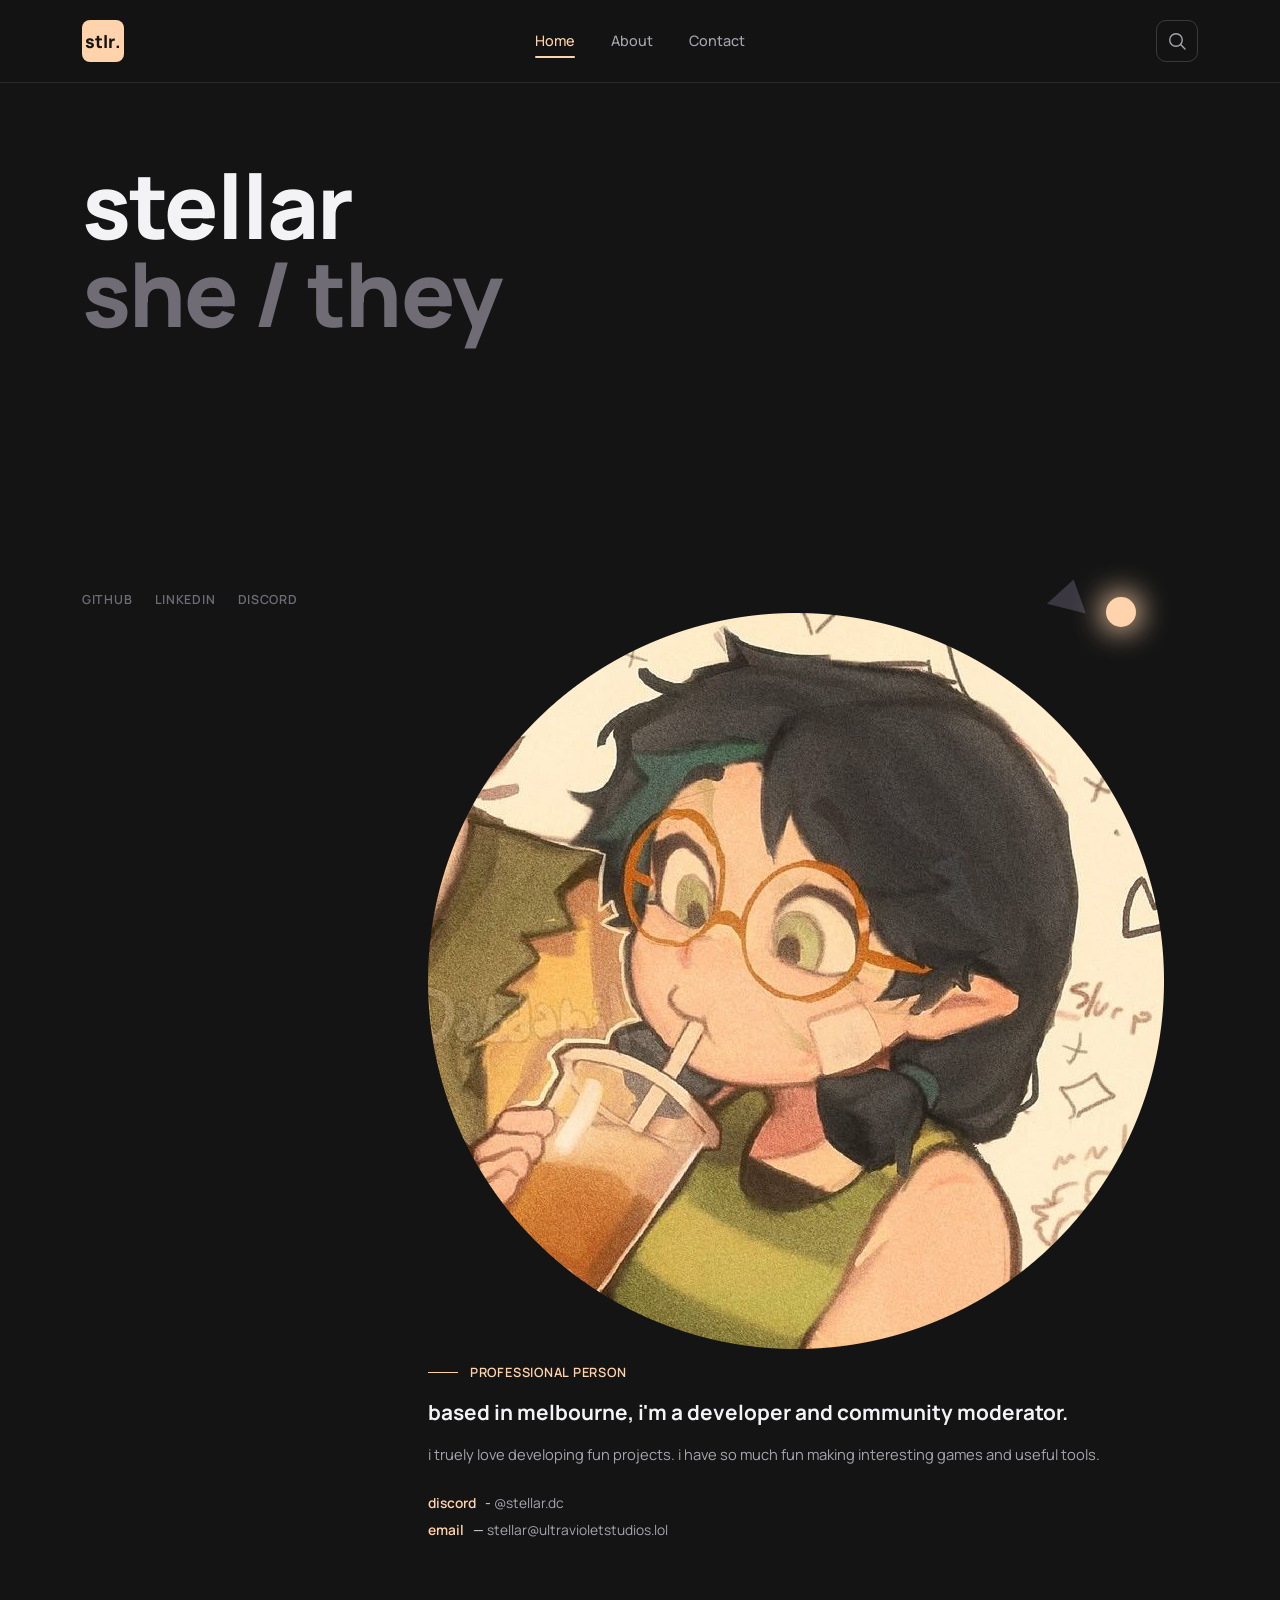
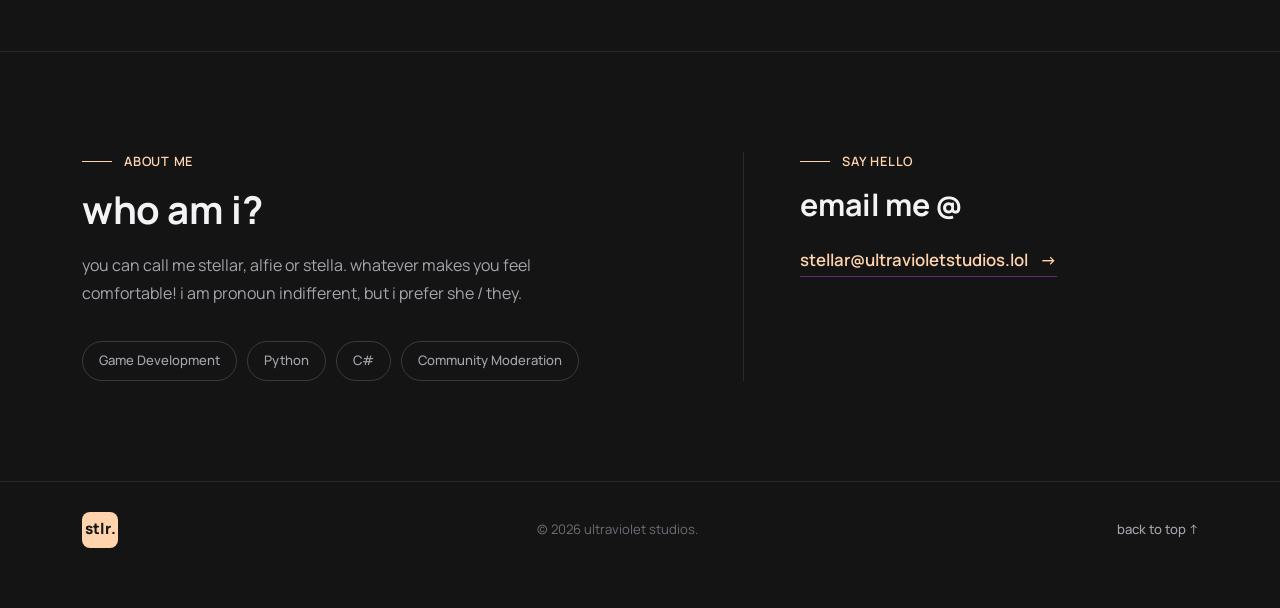
==== commit 0cca5b42: "updated email" ====
--- a/index.html
+++ b/index.html
@@ -75,7 +75,7 @@
         </p>
         <div class="hero-contact">
           <p><span>discord</span> - <a href="https://discord.com/users/1452614031910244471/">@stellar.dc</a></p>
-          <p><span>email</span> — <a href="mailto:alfiereviewer@gmail.com">stellar@ultraviolet.studios</a></p>
+          <p><span>email</span> — <a href="mailto:stellar@ultravioletstudios.lol">stellar@ultravioletstudios.lol</a></p>
         </div>
       </div>
 
@@ -106,8 +106,8 @@
       <div class="about-right" data-reveal>
         <p class="eyebrow"><span class="eyebrow-rule"></span>Say Hello</p>
         <h2 class="section-title small">email me @<br> </h2>
-        <a class="big-link" href="mailto:alfiereviewer@gmail.com" id="contact">
-          stellar@ultraviolet.studio
+        <a class="big-link" href="mailto:stellar@ultravioletstudios.lol" id="contact">
+          stellar@ultravioletstudios.lol
           <span class="big-link-arrow" aria-hidden="true">→</span>
         </a>
       </div>
--- a/styles.css
+++ b/styles.css
@@ -251,7 +251,7 @@
   width: 30px; height: 30px;
   border-radius: 50%;
   background: var(--accent);
-  box-shadow: 0 0 30px 4px rgba(203,79,255,0.5);
+  box-shadow: 0 0 30px 4px rgba(255, 211, 172);
 }
 
 .photo-placeholder{
